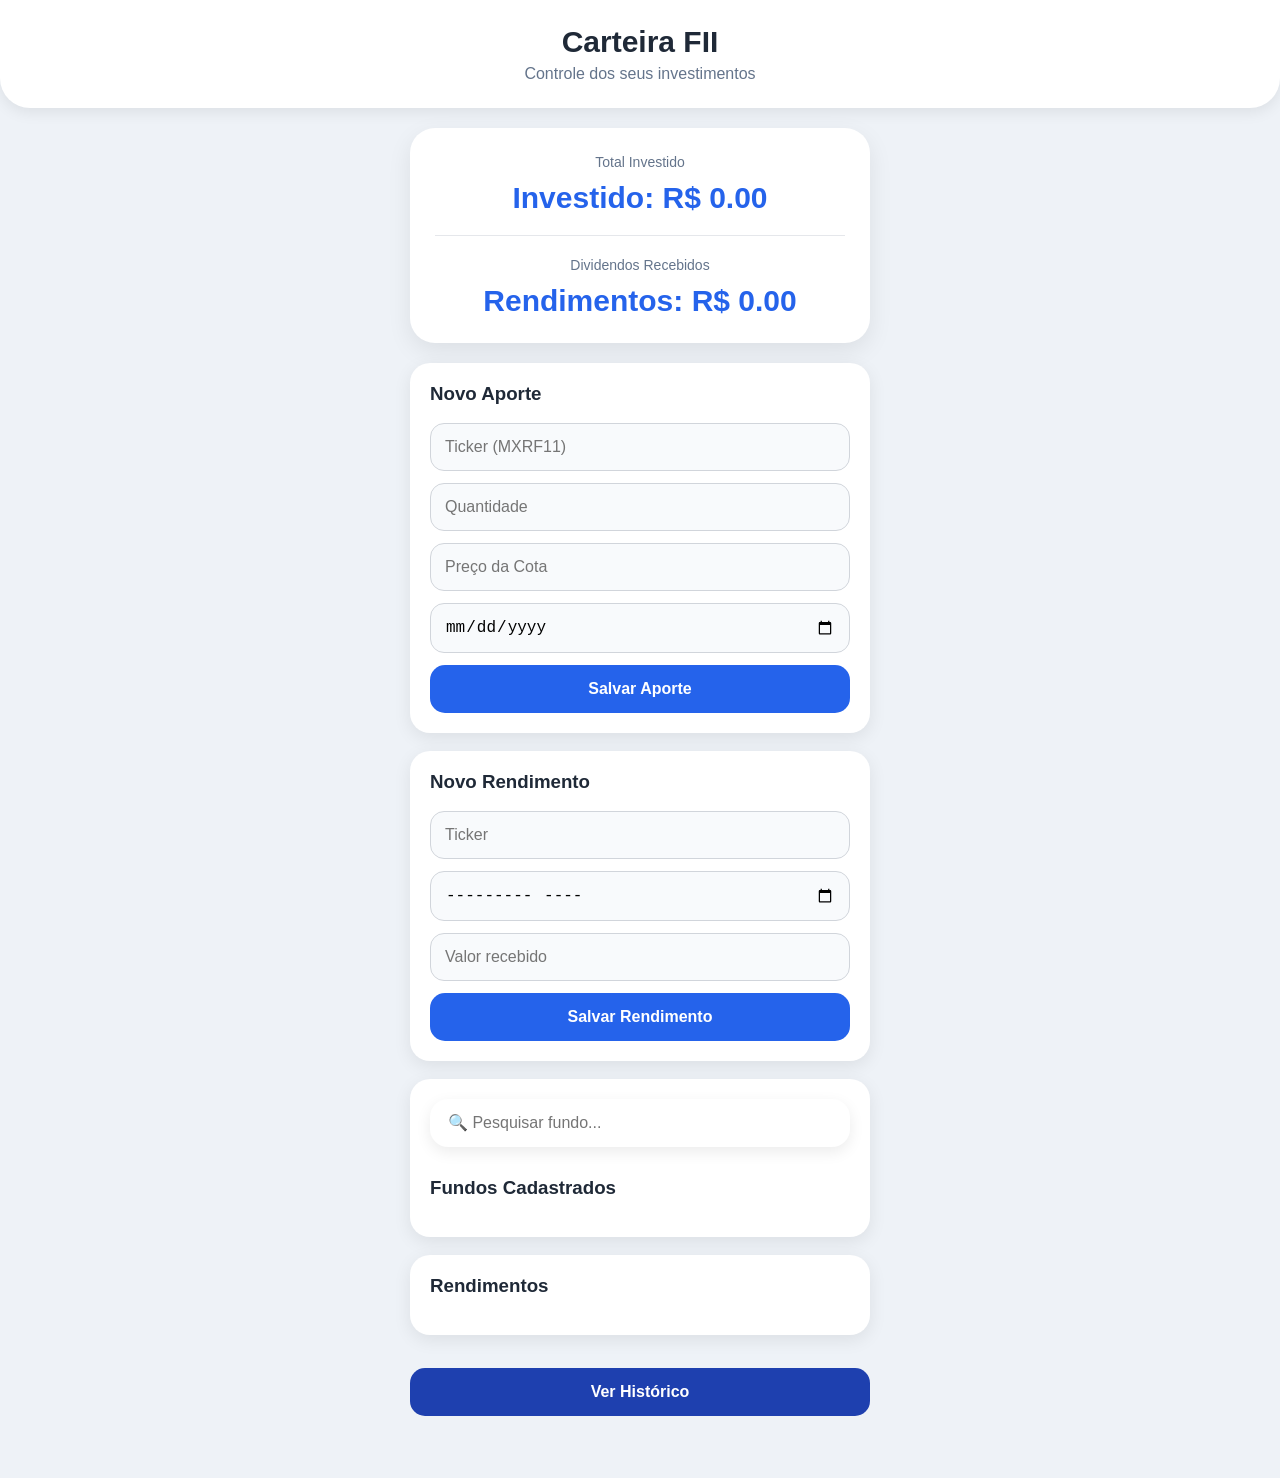
==== index.html @ be157c7c "Add files via upload" ====
<!DOCTYPE html>
<html lang="pt-BR">

<head>

<meta charset="UTF-8">
<meta name="viewport" content="width=device-width, initial-scale=1">

<title>Carteira FII</title>

<link rel="stylesheet" href="style.css">

<link rel="manifest" href="manifest.json">

<meta name="theme-color" content="#f4f6fb">

</head>

<body>

<header class="topo">

    <h1>Carteira FII</h1>

    <p>Controle dos seus investimentos</p>

</header>

<div class="container">

<div class="dashboard">

    <div class="resumo">

        <span>Total Investido</span>

        <h2 id="totalInvestido">
            R$ 0,00
        </h2>

    </div>

    <div class="linha"></div>

    <div class="resumo">

        <span>Dividendos Recebidos</span>

        <h2 id="totalRendimentos">
            R$ 0,00
        </h2>

    </div>

</div>

<div class="card">

<h3>Novo Aporte</h3>

<input
id="fundo"
type="text"
placeholder="Ticker (MXRF11)">

<input
id="cotas"
type="number"
placeholder="Quantidade">

<input
id="valor"
type="number"
step="0.01"
placeholder="Preço da Cota">

<input
id="data"
type="date">

<button onclick="salvarAporte()">

Salvar Aporte

</button>

</div>

<div class="card">

<h3>Novo Rendimento</h3>

<input
id="fundoRendimento"
type="text"
placeholder="Ticker">

<input
id="mes"
type="month">

<input
id="rendimento"
type="number"
step="0.01"
placeholder="Valor recebido">

<button onclick="salvarRendimento()">

Salvar Rendimento

</button>

</div>

<div class="card">
<div class="search-box">

<input
id="pesquisa"
type="text"
placeholder="🔍 Pesquisar fundo..."
onkeyup="carregarListaFundos()">

</div>

<h3>Fundos Cadastrados</h3>

<div id="listaFundos"></div>

</div>

<div class="card">

<h3>Rendimentos</h3>

<div id="listaRendimentos"></div>

</div>

<button
class="historico"
onclick="location.href='historico.html'">

Ver Histórico

</button>

</div>

<script src="app.js"></script>

<script>

carregarListaFundos();

carregarListaRendimentos();

atualizarResumo();

</script>

</body>

</html>
---- style.css ----
*{

margin:0;
padding:0;
box-sizing:border-box;

}

body{

background:#eef2f7;

font-family:Arial,Helvetica,sans-serif;

color:#1f2937;

}

.topo{

background:white;

padding:25px;

box-shadow:0 4px 15px rgba(0,0,0,.08);

border-radius:0 0 30px 30px;

text-align:center;

}

.topo h1{

font-size:30px;

}

.topo p{

margin-top:6px;

color:#64748b;

}

.container{

max-width:500px;

margin:auto;

padding:20px;

}

.dashboard{

background:white;

border-radius:25px;

padding:25px;

margin-bottom:20px;

box-shadow:0 8px 25px rgba(0,0,0,.08);

}

.resumo{

text-align:center;

}

.resumo span{

color:#64748b;

font-size:14px;

}

.resumo h2{

margin-top:10px;

font-size:30px;

color:#2563eb;

}

.linha{

height:1px;

background:#e5e7eb;

margin:20px 0;

}

.card{

background:white;

padding:20px;

border-radius:20px;

margin-bottom:18px;

box-shadow:0 5px 18px rgba(0,0,0,.08);

}

.card h3{

margin-bottom:18px;

}

input{

width:100%;

padding:14px;

margin-bottom:12px;

border-radius:14px;

border:1px solid #d1d5db;

font-size:16px;

background:#f8fafc;

}

input:focus{

outline:none;

border-color:#2563eb;

}

button{

width:100%;

padding:15px;

border:none;

border-radius:15px;

background:#2563eb;

color:white;

font-size:16px;

font-weight:bold;

cursor:pointer;

transition:.25s;

}

button:hover{

transform:translateY(-2px);

}

.item{

background:#f8fafc;

border-radius:16px;

padding:15px;

margin-top:12px;

border-left:5px solid #2563eb;

}

.historico{

margin-top:15px;

margin-bottom:40px;

background:#1e40af;

}

@media(max-width:500px){

.container{

padding:15px;

}

}
/* ---------- PESQUISA ---------- */

.search-box{
    margin-bottom:18px;
}

.search-box input{
    width:100%;
    padding:15px 18px;
    border:none;
    border-radius:18px;
    background:#fff;
    font-size:16px;
    box-shadow:0 5px 15px rgba(0,0,0,.08);
}

/* ---------- CARD DOS FUNDOS ---------- */

.fundo-card{

    background:#fff;

    border-radius:22px;

    padding:18px;

    margin-bottom:16px;

    box-shadow:0 8px 25px rgba(0,0,0,.08);

    border-left:6px solid #2563eb;

}

.fundo-topo{

    display:flex;

    justify-content:space-between;

    align-items:center;

    margin-bottom:15px;

}

.fundo-nome{

    font-size:22px;

    font-weight:bold;

    color:#0f172a;

}

.menu{

    font-size:26px;

    cursor:pointer;

    color:#64748b;

}

.info-grid{

    display:grid;

    grid-template-columns:1fr 1fr;

    gap:12px;

    margin-top:10px;

}

.info{

    background:#f8fafc;

    padding:12px;

    border-radius:15px;

}

.info small{

    display:block;

    color:#64748b;

    margin-bottom:4px;

}

.info b{

    font-size:18px;

}

.acoes{

    display:flex;

    gap:10px;

    margin-top:18px;

}

.btn-edit{

    flex:1;

    background:#2563eb;

}

.btn-delete{

    flex:1;

    background:#dc2626;

}
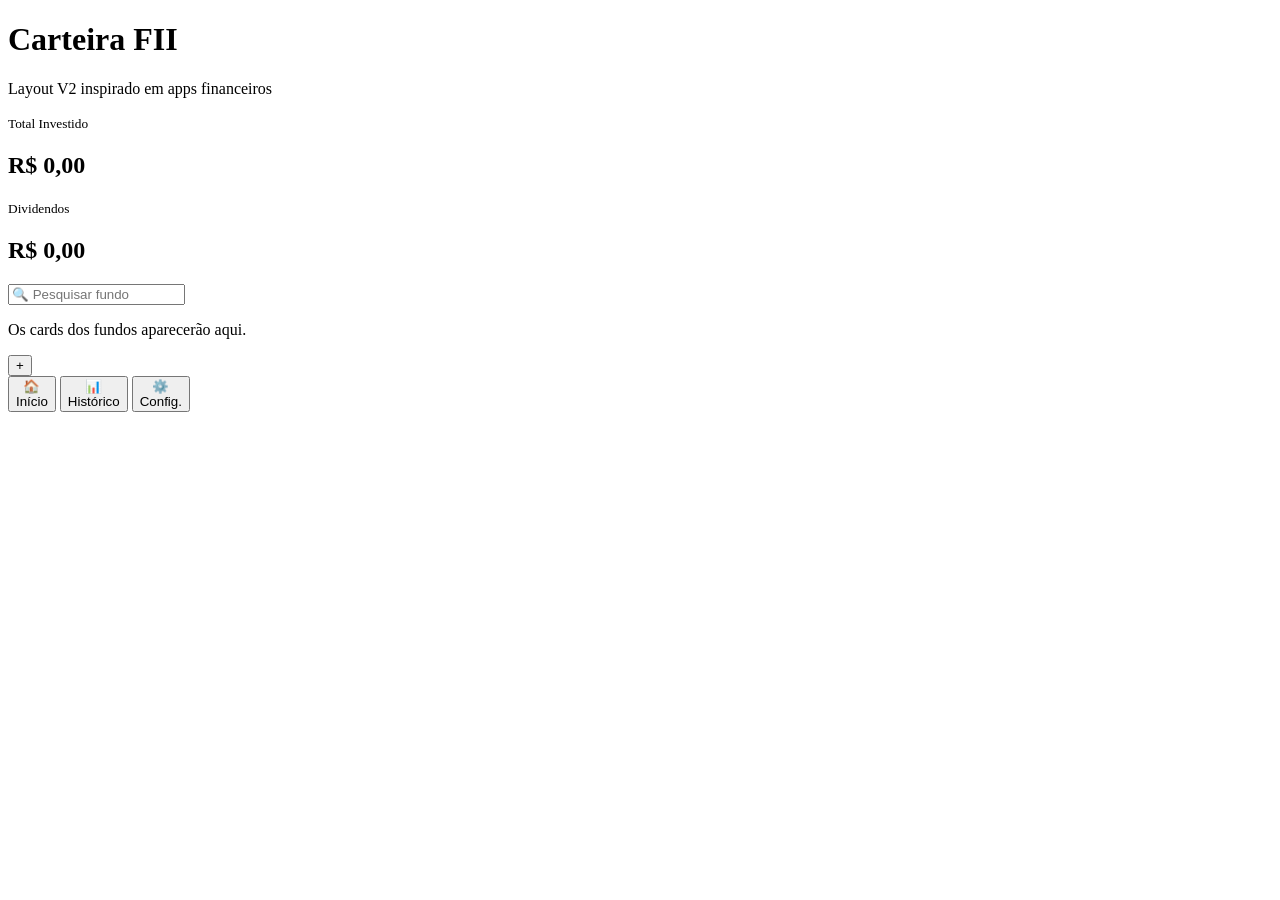
==== commit 3f75e423: "Add files via upload" ====
--- a/index.html
+++ b/index.html
@@ -1,165 +1,39 @@
 <!DOCTYPE html>
 <html lang="pt-BR">
-
 <head>
-
 <meta charset="UTF-8">
-<meta name="viewport" content="width=device-width, initial-scale=1">
-
-<title>Carteira FII</title>
-
-<link rel="stylesheet" href="style.css">
-
-<link rel="manifest" href="manifest.json">
-
-<meta name="theme-color" content="#f4f6fb">
-
+<meta name="viewport" content="width=device-width,initial-scale=1">
+<title>Carteira FII v2</title>
+<link rel="stylesheet" href="css/style.css">
 </head>
-
 <body>
-
 <header class="topo">
-
-    <h1>Carteira FII</h1>
-
-    <p>Controle dos seus investimentos</p>
-
+<h1>Carteira FII</h1>
+<p>Layout V2 inspirado em apps financeiros</p>
 </header>
 
 <div class="container">
-
 <div class="dashboard">
-
-    <div class="resumo">
-
-        <span>Total Investido</span>
-
-        <h2 id="totalInvestido">
-            R$ 0,00
-        </h2>
-
-    </div>
-
-    <div class="linha"></div>
-
-    <div class="resumo">
-
-        <span>Dividendos Recebidos</span>
-
-        <h2 id="totalRendimentos">
-            R$ 0,00
-        </h2>
-
-    </div>
-
+<div><small>Total Investido</small><h2 id="totalInvestido">R$ 0,00</h2></div>
+<div><small>Dividendos</small><h2 id="totalRendimentos">R$ 0,00</h2></div>
 </div>
 
-<div class="card">
-
-<h3>Novo Aporte</h3>
-
-<input
-id="fundo"
-type="text"
-placeholder="Ticker (MXRF11)">
-
-<input
-id="cotas"
-type="number"
-placeholder="Quantidade">
-
-<input
-id="valor"
-type="number"
-step="0.01"
-placeholder="Preço da Cota">
-
-<input
-id="data"
-type="date">
-
-<button onclick="salvarAporte()">
-
-Salvar Aporte
-
-</button>
-
+<div class="search-box">
+<input id="pesquisa" placeholder="🔍 Pesquisar fundo">
 </div>
 
-<div class="card">
-
-<h3>Novo Rendimento</h3>
-
-<input
-id="fundoRendimento"
-type="text"
-placeholder="Ticker">
-
-<input
-id="mes"
-type="month">
-
-<input
-id="rendimento"
-type="number"
-step="0.01"
-placeholder="Valor recebido">
-
-<button onclick="salvarRendimento()">
-
-Salvar Rendimento
-
-</button>
-
+<div class="card" id="listaFundos">
+<p>Os cards dos fundos aparecerão aqui.</p>
 </div>
 
-<div class="card">
-<div class="search-box">
+<button id="fab">+</button>
 
-<input
-id="pesquisa"
-type="text"
-placeholder="🔍 Pesquisar fundo..."
-onkeyup="carregarListaFundos()">
-
+<nav class="bottom-nav">
+<button>🏠<br>Início</button>
+<button>📊<br>Histórico</button>
+<button>⚙️<br>Config.</button>
+</nav>
 </div>
-
-<h3>Fundos Cadastrados</h3>
-
-<div id="listaFundos"></div>
-
-</div>
-
-<div class="card">
-
-<h3>Rendimentos</h3>
-
-<div id="listaRendimentos"></div>
-
-</div>
-
-<button
-class="historico"
-onclick="location.href='historico.html'">
-
-Ver Histórico
-
-</button>
-
-</div>
-
-<script src="app.js"></script>
-
-<script>
-
-carregarListaFundos();
-
-carregarListaRendimentos();
-
-atualizarResumo();
-
-</script>
-
+<script src="js/app.js"></script>
 </body>
-
-</html>
+</html>
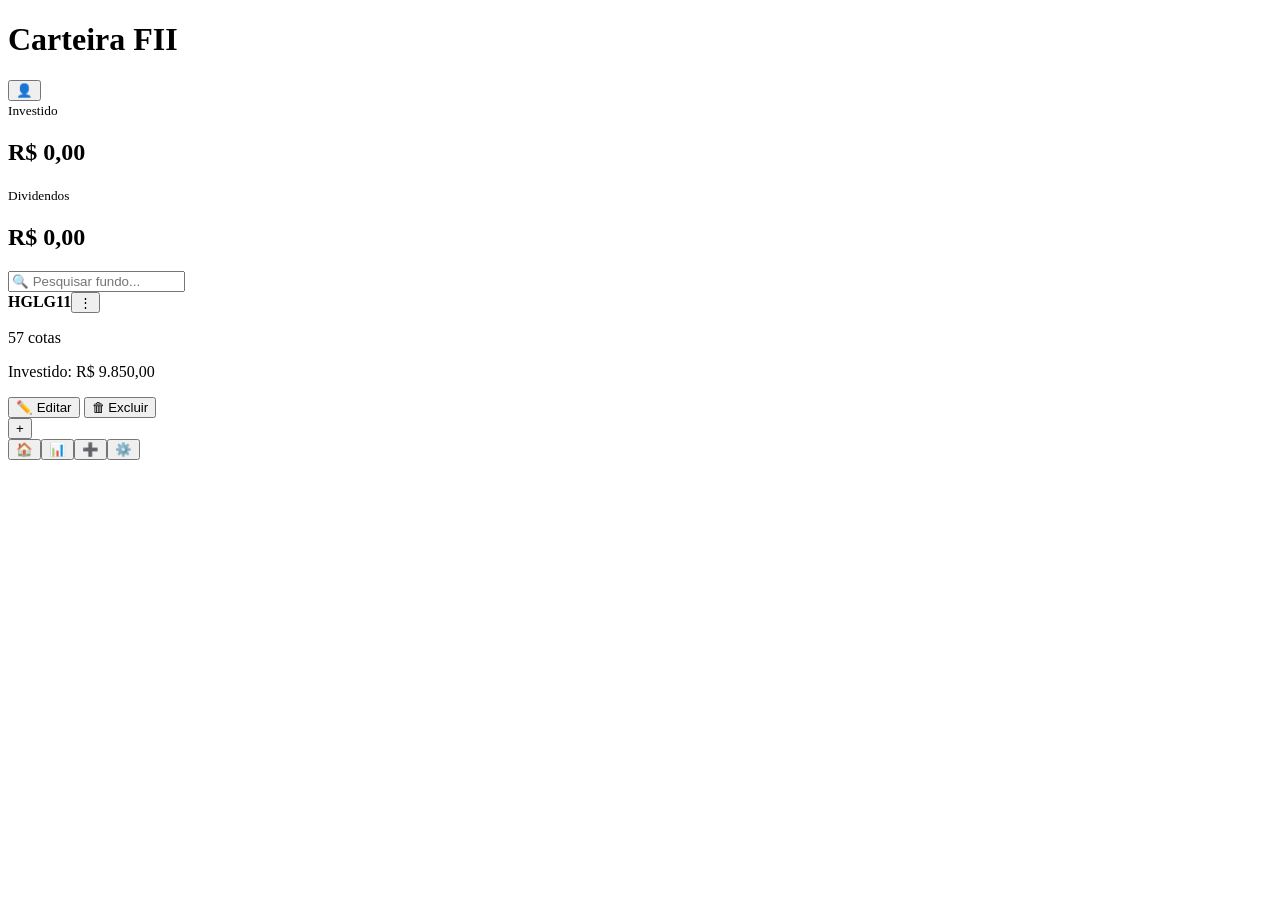
==== commit e770c250: "Add files via upload" ====
--- a/index.html
+++ b/index.html
@@ -1,39 +1,30 @@
-<!DOCTYPE html>
-<html lang="pt-BR">
-<head>
-<meta charset="UTF-8">
-<meta name="viewport" content="width=device-width,initial-scale=1">
-<title>Carteira FII v2</title>
-<link rel="stylesheet" href="css/style.css">
-</head>
+<!DOCTYPE html><html lang='pt-BR'><head>
+<meta charset='UTF-8'><meta name='viewport' content='width=device-width,initial-scale=1'>
+<link rel='stylesheet' href='css/style.css'><title>Carteira FII V2.1 Sprint2</title></head>
 <body>
-<header class="topo">
-<h1>Carteira FII</h1>
-<p>Layout V2 inspirado em apps financeiros</p>
-</header>
+<header class='topo'><h1>Carteira FII</h1><button class='avatar'>👤</button></header>
 
-<div class="container">
-<div class="dashboard">
-<div><small>Total Investido</small><h2 id="totalInvestido">R$ 0,00</h2></div>
-<div><small>Dividendos</small><h2 id="totalRendimentos">R$ 0,00</h2></div>
+<section class='dashboard'>
+<div class='box'><small>Investido</small><h2 id='totalInvestido'>R$ 0,00</h2></div>
+<div class='box'><small>Dividendos</small><h2 id='totalRendimentos'>R$ 0,00</h2></div>
+</section>
+
+<input class='search' placeholder='🔍 Pesquisar fundo...'>
+
+<div class='card'>
+<div class='head'><b>HGLG11</b><button class='menu'>⋮</button></div>
+<p>57 cotas</p>
+<p>Investido: R$ 9.850,00</p>
+<div class='actions'>
+<button>✏️ Editar</button>
+<button class='danger'>🗑 Excluir</button>
+</div>
 </div>
 
-<div class="search-box">
-<input id="pesquisa" placeholder="🔍 Pesquisar fundo">
-</div>
+<button class='fab'>+</button>
 
-<div class="card" id="listaFundos">
-<p>Os cards dos fundos aparecerão aqui.</p>
-</div>
-
-<button id="fab">+</button>
-
-<nav class="bottom-nav">
-<button>🏠<br>Início</button>
-<button>📊<br>Histórico</button>
-<button>⚙️<br>Config.</button>
+<nav class='bottom'>
+<button>🏠</button><button>📊</button><button>➕</button><button>⚙️</button>
 </nav>
-</div>
-<script src="js/app.js"></script>
-</body>
-</html>+<script src='js/app.js'></script>
+</body></html>
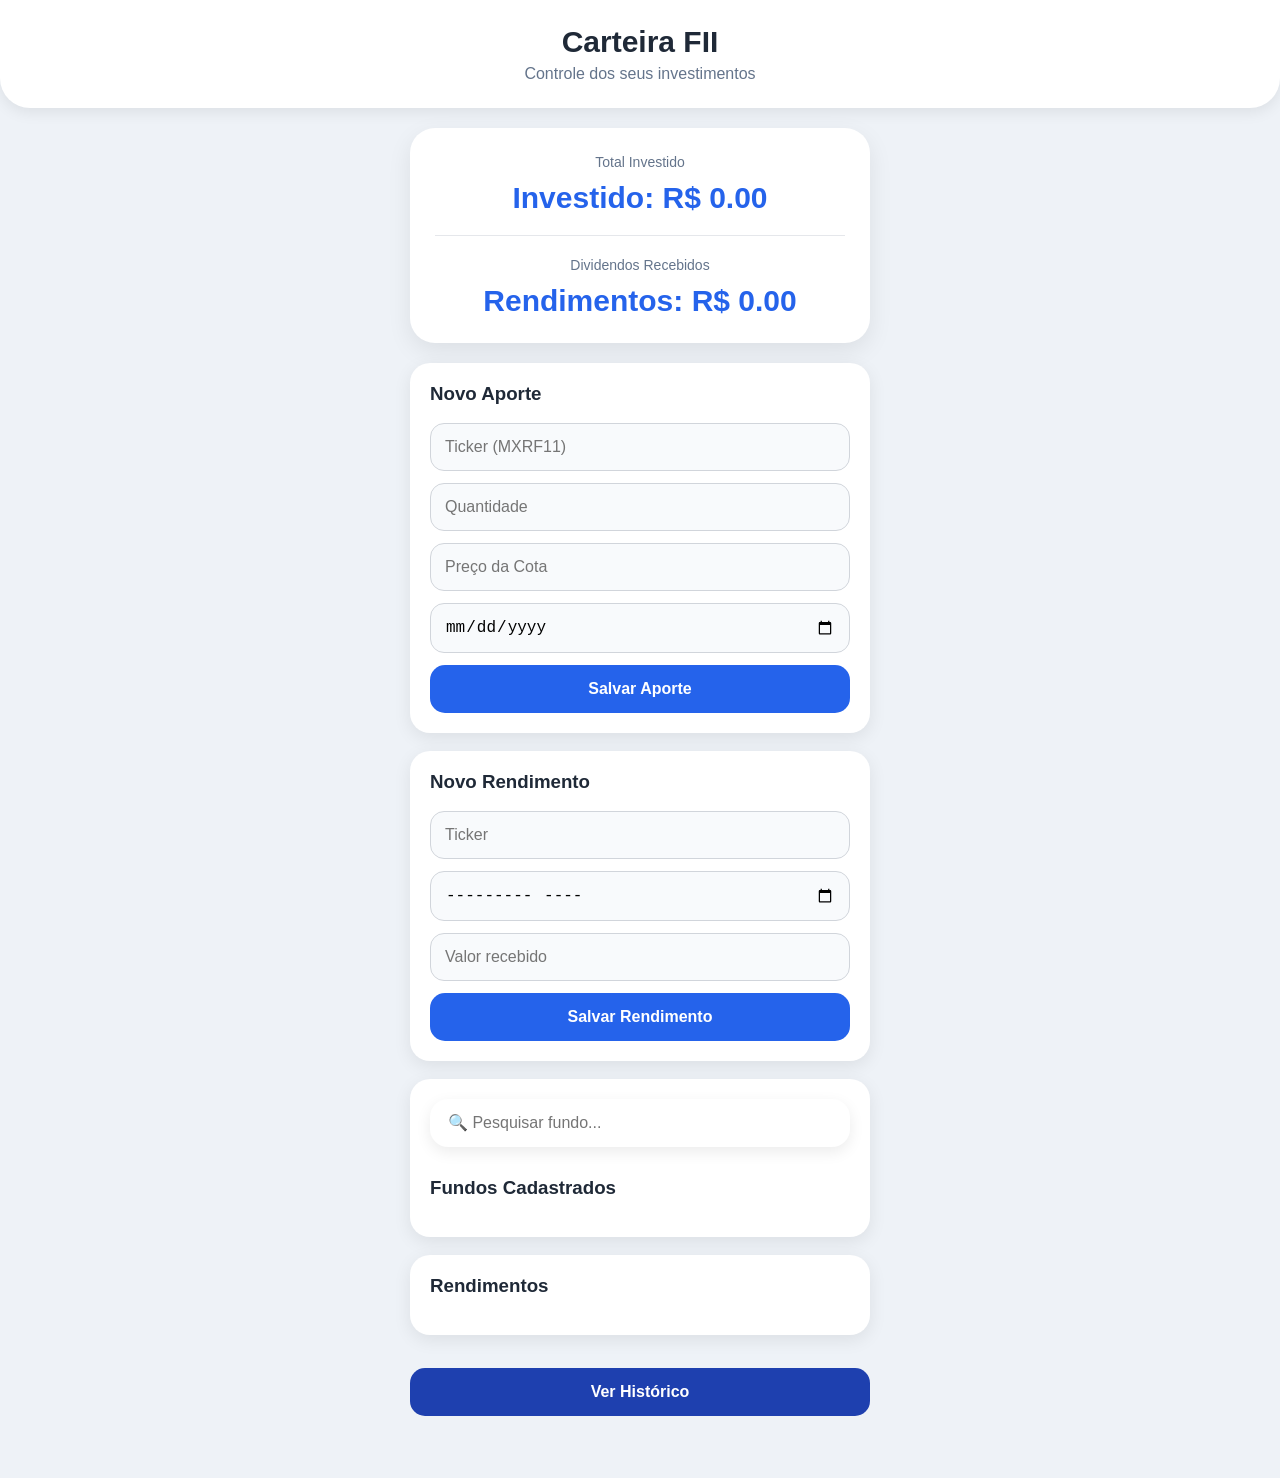
==== commit add284e6: "Add files via upload" ====
--- a/index.html
+++ b/index.html
@@ -1,30 +1,165 @@
-<!DOCTYPE html><html lang='pt-BR'><head>
-<meta charset='UTF-8'><meta name='viewport' content='width=device-width,initial-scale=1'>
-<link rel='stylesheet' href='css/style.css'><title>Carteira FII V2.1 Sprint2</title></head>
+<!DOCTYPE html>
+<html lang="pt-BR">
+
+<head>
+
+<meta charset="UTF-8">
+<meta name="viewport" content="width=device-width, initial-scale=1">
+
+<title>Carteira FII</title>
+
+<link rel="stylesheet" href="style.css">
+
+<link rel="manifest" href="manifest.json">
+
+<meta name="theme-color" content="#f4f6fb">
+
+</head>
+
 <body>
-<header class='topo'><h1>Carteira FII</h1><button class='avatar'>👤</button></header>
 
-<section class='dashboard'>
-<div class='box'><small>Investido</small><h2 id='totalInvestido'>R$ 0,00</h2></div>
-<div class='box'><small>Dividendos</small><h2 id='totalRendimentos'>R$ 0,00</h2></div>
-</section>
+<header class="topo">
 
-<input class='search' placeholder='🔍 Pesquisar fundo...'>
+    <h1>Carteira FII</h1>
 
-<div class='card'>
-<div class='head'><b>HGLG11</b><button class='menu'>⋮</button></div>
-<p>57 cotas</p>
-<p>Investido: R$ 9.850,00</p>
-<div class='actions'>
-<button>✏️ Editar</button>
-<button class='danger'>🗑 Excluir</button>
-</div>
+    <p>Controle dos seus investimentos</p>
+
+</header>
+
+<div class="container">
+
+<div class="dashboard">
+
+    <div class="resumo">
+
+        <span>Total Investido</span>
+
+        <h2 id="totalInvestido">
+            R$ 0,00
+        </h2>
+
+    </div>
+
+    <div class="linha"></div>
+
+    <div class="resumo">
+
+        <span>Dividendos Recebidos</span>
+
+        <h2 id="totalRendimentos">
+            R$ 0,00
+        </h2>
+
+    </div>
+
 </div>
 
-<button class='fab'>+</button>
+<div class="card">
 
-<nav class='bottom'>
-<button>🏠</button><button>📊</button><button>➕</button><button>⚙️</button>
-</nav>
-<script src='js/app.js'></script>
-</body></html>+<h3>Novo Aporte</h3>
+
+<input
+id="fundo"
+type="text"
+placeholder="Ticker (MXRF11)">
+
+<input
+id="cotas"
+type="number"
+placeholder="Quantidade">
+
+<input
+id="valor"
+type="number"
+step="0.01"
+placeholder="Preço da Cota">
+
+<input
+id="data"
+type="date">
+
+<button onclick="salvarAporte()">
+
+Salvar Aporte
+
+</button>
+
+</div>
+
+<div class="card">
+
+<h3>Novo Rendimento</h3>
+
+<input
+id="fundoRendimento"
+type="text"
+placeholder="Ticker">
+
+<input
+id="mes"
+type="month">
+
+<input
+id="rendimento"
+type="number"
+step="0.01"
+placeholder="Valor recebido">
+
+<button onclick="salvarRendimento()">
+
+Salvar Rendimento
+
+</button>
+
+</div>
+
+<div class="card">
+<div class="search-box">
+
+<input
+id="pesquisa"
+type="text"
+placeholder="🔍 Pesquisar fundo..."
+onkeyup="carregarListaFundos()">
+
+</div>
+
+<h3>Fundos Cadastrados</h3>
+
+<div id="listaFundos"></div>
+
+</div>
+
+<div class="card">
+
+<h3>Rendimentos</h3>
+
+<div id="listaRendimentos"></div>
+
+</div>
+
+<button
+class="historico"
+onclick="location.href='historico.html'">
+
+Ver Histórico
+
+</button>
+
+</div>
+
+<script src="app.js"></script>
+
+<script>
+
+carregarListaFundos();
+
+carregarListaRendimentos();
+
+atualizarResumo();
+
+</script>
+
+</body>
+
+</html>
--- a/style.css
+++ b/style.css
@@ -0,0 +1,342 @@
+*{
+
+margin:0;
+padding:0;
+box-sizing:border-box;
+
+}
+
+body{
+
+background:#eef2f7;
+
+font-family:Arial,Helvetica,sans-serif;
+
+color:#1f2937;
+
+}
+
+.topo{
+
+background:white;
+
+padding:25px;
+
+box-shadow:0 4px 15px rgba(0,0,0,.08);
+
+border-radius:0 0 30px 30px;
+
+text-align:center;
+
+}
+
+.topo h1{
+
+font-size:30px;
+
+}
+
+.topo p{
+
+margin-top:6px;
+
+color:#64748b;
+
+}
+
+.container{
+
+max-width:500px;
+
+margin:auto;
+
+padding:20px;
+
+}
+
+.dashboard{
+
+background:white;
+
+border-radius:25px;
+
+padding:25px;
+
+margin-bottom:20px;
+
+box-shadow:0 8px 25px rgba(0,0,0,.08);
+
+}
+
+.resumo{
+
+text-align:center;
+
+}
+
+.resumo span{
+
+color:#64748b;
+
+font-size:14px;
+
+}
+
+.resumo h2{
+
+margin-top:10px;
+
+font-size:30px;
+
+color:#2563eb;
+
+}
+
+.linha{
+
+height:1px;
+
+background:#e5e7eb;
+
+margin:20px 0;
+
+}
+
+.card{
+
+background:white;
+
+padding:20px;
+
+border-radius:20px;
+
+margin-bottom:18px;
+
+box-shadow:0 5px 18px rgba(0,0,0,.08);
+
+}
+
+.card h3{
+
+margin-bottom:18px;
+
+}
+
+input{
+
+width:100%;
+
+padding:14px;
+
+margin-bottom:12px;
+
+border-radius:14px;
+
+border:1px solid #d1d5db;
+
+font-size:16px;
+
+background:#f8fafc;
+
+}
+
+input:focus{
+
+outline:none;
+
+border-color:#2563eb;
+
+}
+
+button{
+
+width:100%;
+
+padding:15px;
+
+border:none;
+
+border-radius:15px;
+
+background:#2563eb;
+
+color:white;
+
+font-size:16px;
+
+font-weight:bold;
+
+cursor:pointer;
+
+transition:.25s;
+
+}
+
+button:hover{
+
+transform:translateY(-2px);
+
+}
+
+.item{
+
+background:#f8fafc;
+
+border-radius:16px;
+
+padding:15px;
+
+margin-top:12px;
+
+border-left:5px solid #2563eb;
+
+}
+
+.historico{
+
+margin-top:15px;
+
+margin-bottom:40px;
+
+background:#1e40af;
+
+}
+
+@media(max-width:500px){
+
+.container{
+
+padding:15px;
+
+}
+
+}
+/* ---------- PESQUISA ---------- */
+
+.search-box{
+    margin-bottom:18px;
+}
+
+.search-box input{
+    width:100%;
+    padding:15px 18px;
+    border:none;
+    border-radius:18px;
+    background:#fff;
+    font-size:16px;
+    box-shadow:0 5px 15px rgba(0,0,0,.08);
+}
+
+/* ---------- CARD DOS FUNDOS ---------- */
+
+.fundo-card{
+
+    background:#fff;
+
+    border-radius:22px;
+
+    padding:18px;
+
+    margin-bottom:16px;
+
+    box-shadow:0 8px 25px rgba(0,0,0,.08);
+
+    border-left:6px solid #2563eb;
+
+}
+
+.fundo-topo{
+
+    display:flex;
+
+    justify-content:space-between;
+
+    align-items:center;
+
+    margin-bottom:15px;
+
+}
+
+.fundo-nome{
+
+    font-size:22px;
+
+    font-weight:bold;
+
+    color:#0f172a;
+
+}
+
+.menu{
+
+    font-size:26px;
+
+    cursor:pointer;
+
+    color:#64748b;
+
+}
+
+.info-grid{
+
+    display:grid;
+
+    grid-template-columns:1fr 1fr;
+
+    gap:12px;
+
+    margin-top:10px;
+
+}
+
+.info{
+
+    background:#f8fafc;
+
+    padding:12px;
+
+    border-radius:15px;
+
+}
+
+.info small{
+
+    display:block;
+
+    color:#64748b;
+
+    margin-bottom:4px;
+
+}
+
+.info b{
+
+    font-size:18px;
+
+}
+
+.acoes{
+
+    display:flex;
+
+    gap:10px;
+
+    margin-top:18px;
+
+}
+
+.btn-edit{
+
+    flex:1;
+
+    background:#2563eb;
+
+}
+
+.btn-delete{
+
+    flex:1;
+
+    background:#dc2626;
+
+}
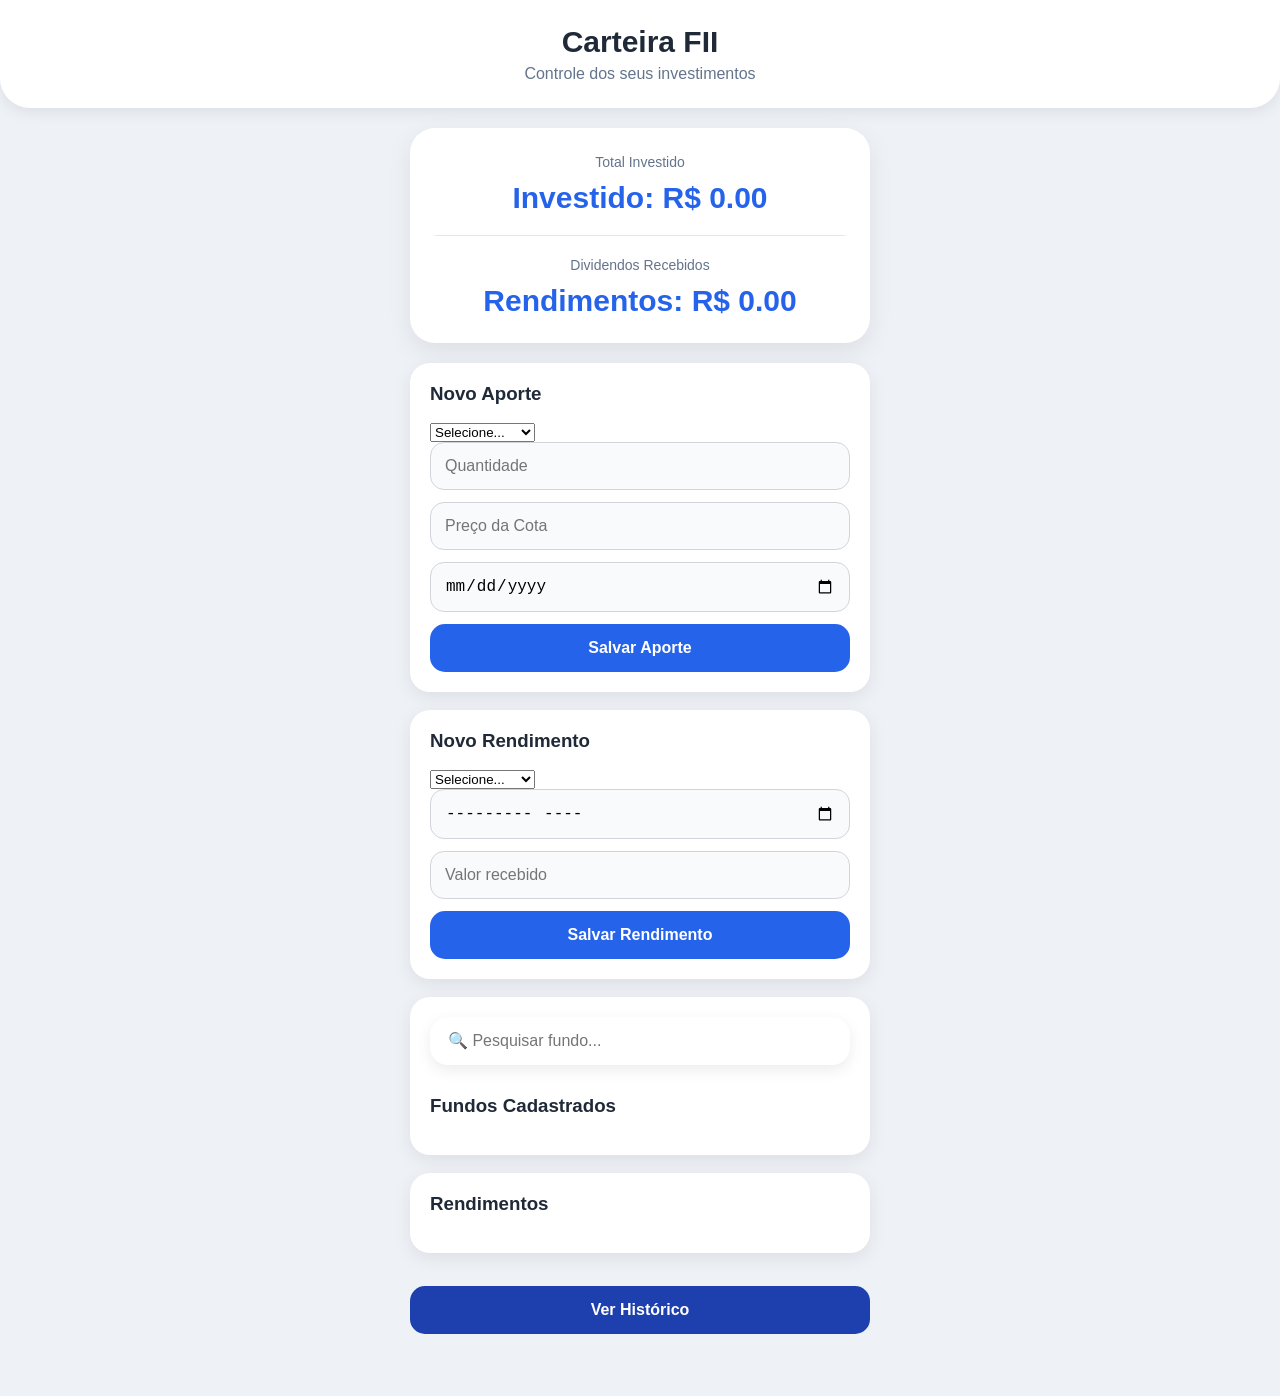
==== commit 9f54f7bc: "Add files via upload" ====
--- a/index.html
+++ b/index.html
@@ -58,10 +58,8 @@
 
 <h3>Novo Aporte</h3>
 
-<input
-id="fundo"
-type="text"
-placeholder="Ticker (MXRF11)">
+<select id="fundo"></select>
+<input id="novoFundo" type="text" placeholder="Novo ticker" style="display:none;">
 
 <input
 id="cotas"
@@ -90,10 +88,8 @@
 
 <h3>Novo Rendimento</h3>
 
-<input
-id="fundoRendimento"
-type="text"
-placeholder="Ticker">
+<select id="fundoRendimento"></select>
+<input id="novoFundoRendimento" type="text" placeholder="Novo ticker" style="display:none;">
 
 <input
 id="mes"
@@ -152,6 +148,7 @@
 
 <script>
 
+inicializarFundos();
 carregarListaFundos();
 
 carregarListaRendimentos();
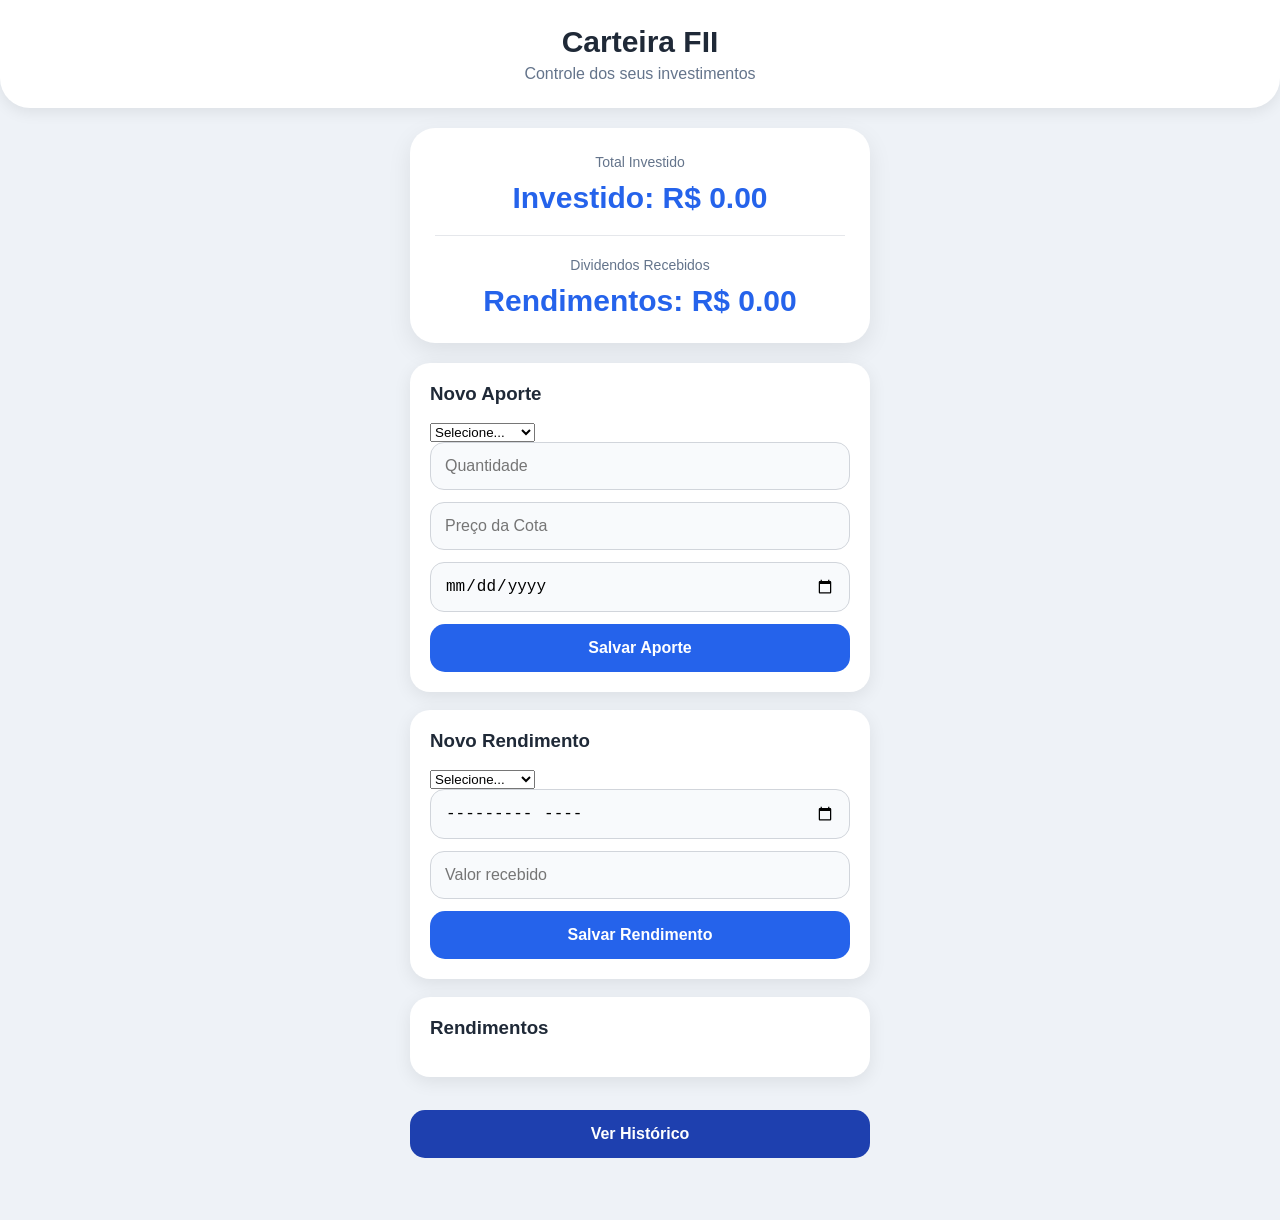
==== commit b471ae4a: "Add files via upload" ====
--- a/index.html
+++ b/index.html
@@ -109,22 +109,7 @@
 
 </div>
 
-<div class="card">
-<div class="search-box">
 
-<input
-id="pesquisa"
-type="text"
-placeholder="🔍 Pesquisar fundo..."
-onkeyup="carregarListaFundos()">
-
-</div>
-
-<h3>Fundos Cadastrados</h3>
-
-<div id="listaFundos"></div>
-
-</div>
 
 <div class="card">
 
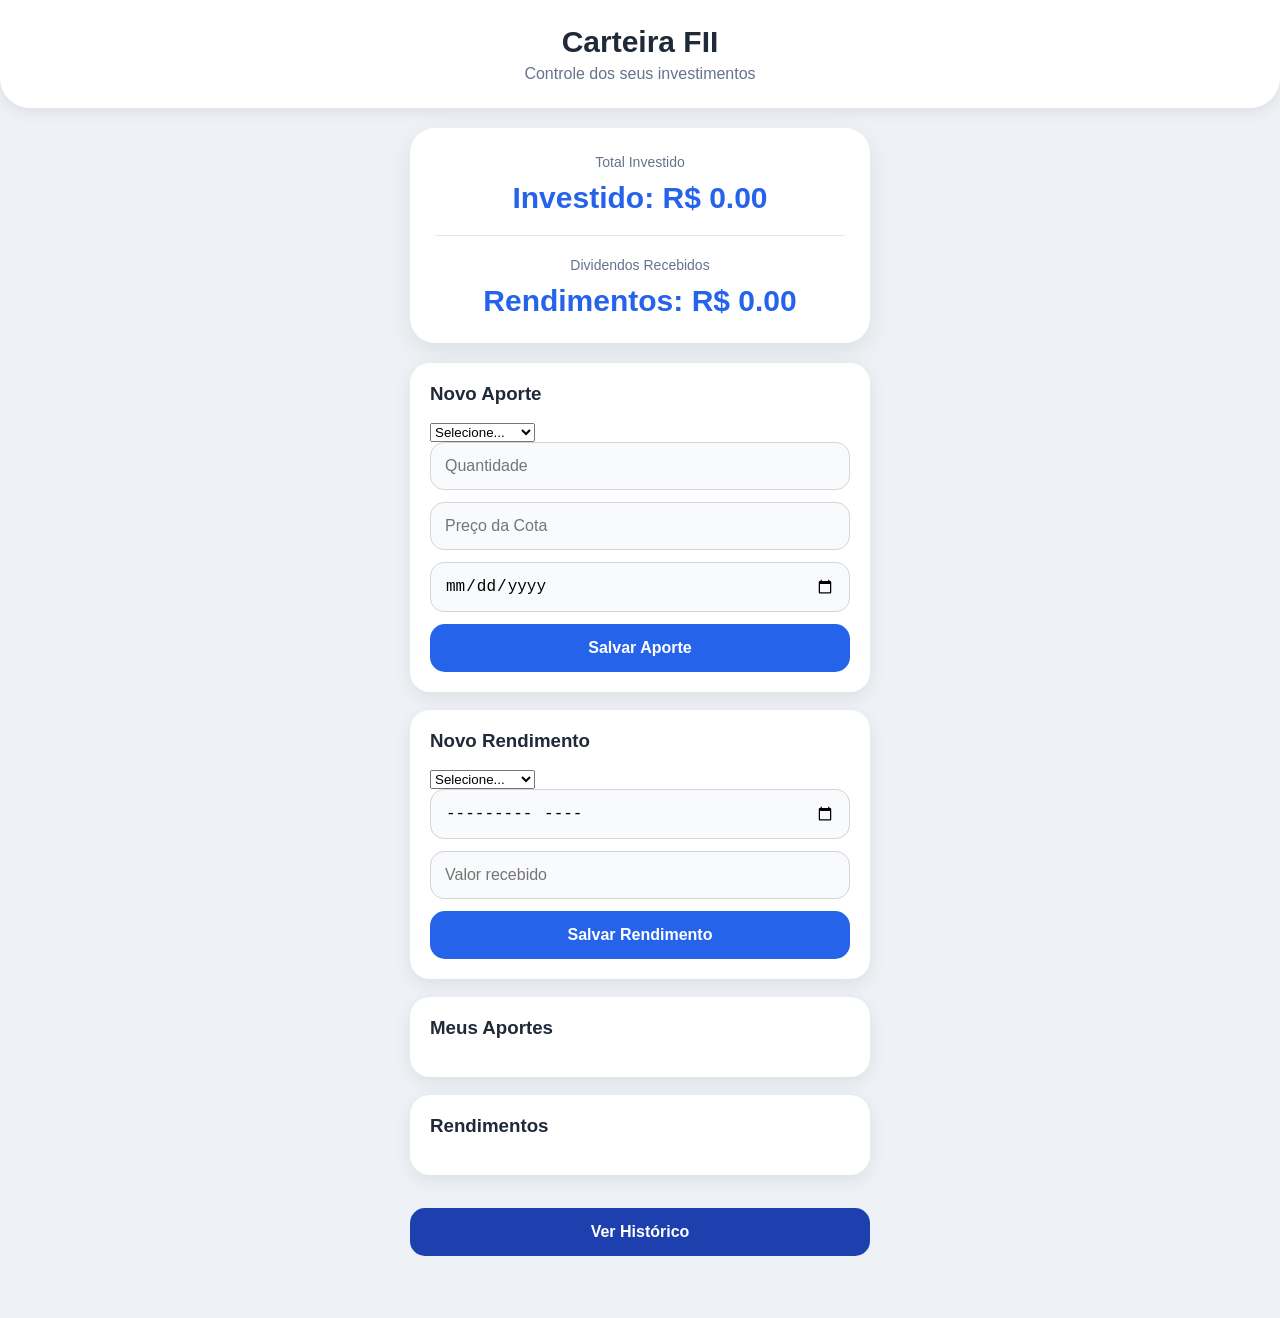
==== commit 899808ee: "Add files via upload" ====
--- a/index.html
+++ b/index.html
@@ -112,6 +112,11 @@
 
 
 <div class="card">
+<h3>Meus Aportes</h3>
+<div id="listaFundos"></div>
+</div>
+
+<div class="card">
 
 <h3>Rendimentos</h3>
 
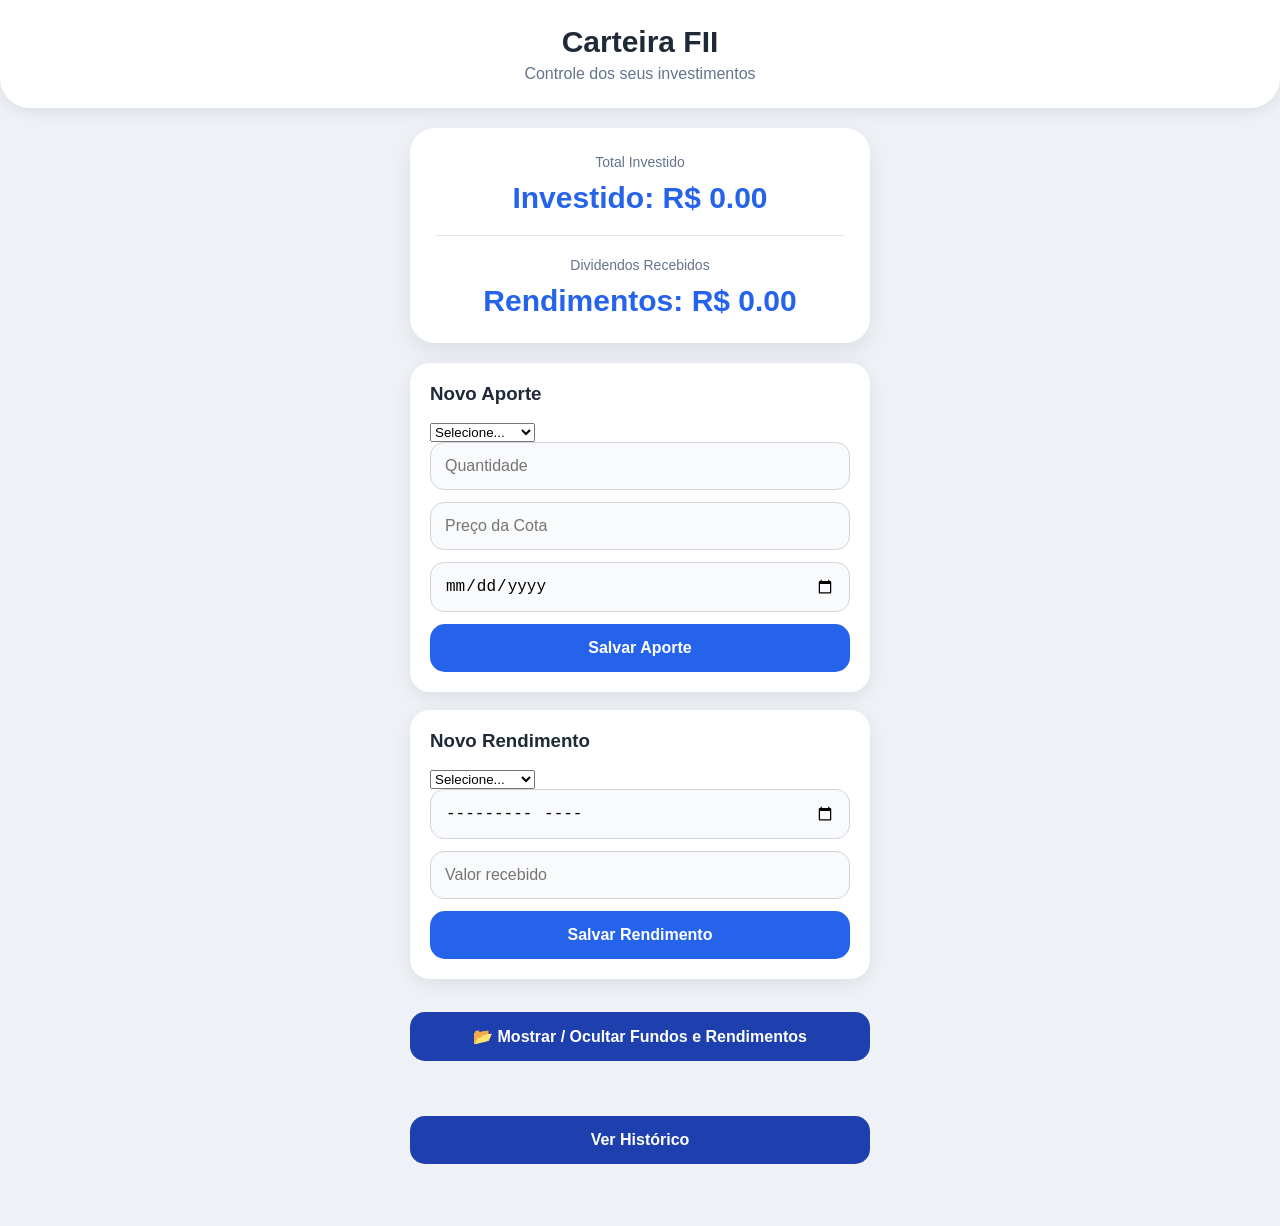
==== commit afce08fc: "Add files via upload" ====
--- a/index.html
+++ b/index.html
@@ -111,16 +111,21 @@
 
 
 
+<button class="historico" onclick="document.getElementById('painelCadastros').classList.toggle('mostrar')">
+📂 Mostrar / Ocultar Fundos e Rendimentos
+</button>
+
+<div id="painelCadastros" class="painel-oculto">
+
 <div class="card">
 <h3>Meus Aportes</h3>
 <div id="listaFundos"></div>
 </div>
 
 <div class="card">
-
 <h3>Rendimentos</h3>
-
 <div id="listaRendimentos"></div>
+</div>
 
 </div>
 
--- a/style.css
+++ b/style.css
@@ -340,3 +340,13 @@
     background:#dc2626;
 
 }
+
+
+.painel-oculto{
+display:none;
+margin-top:18px;
+}
+
+.painel-oculto.mostrar{
+display:block;
+}
